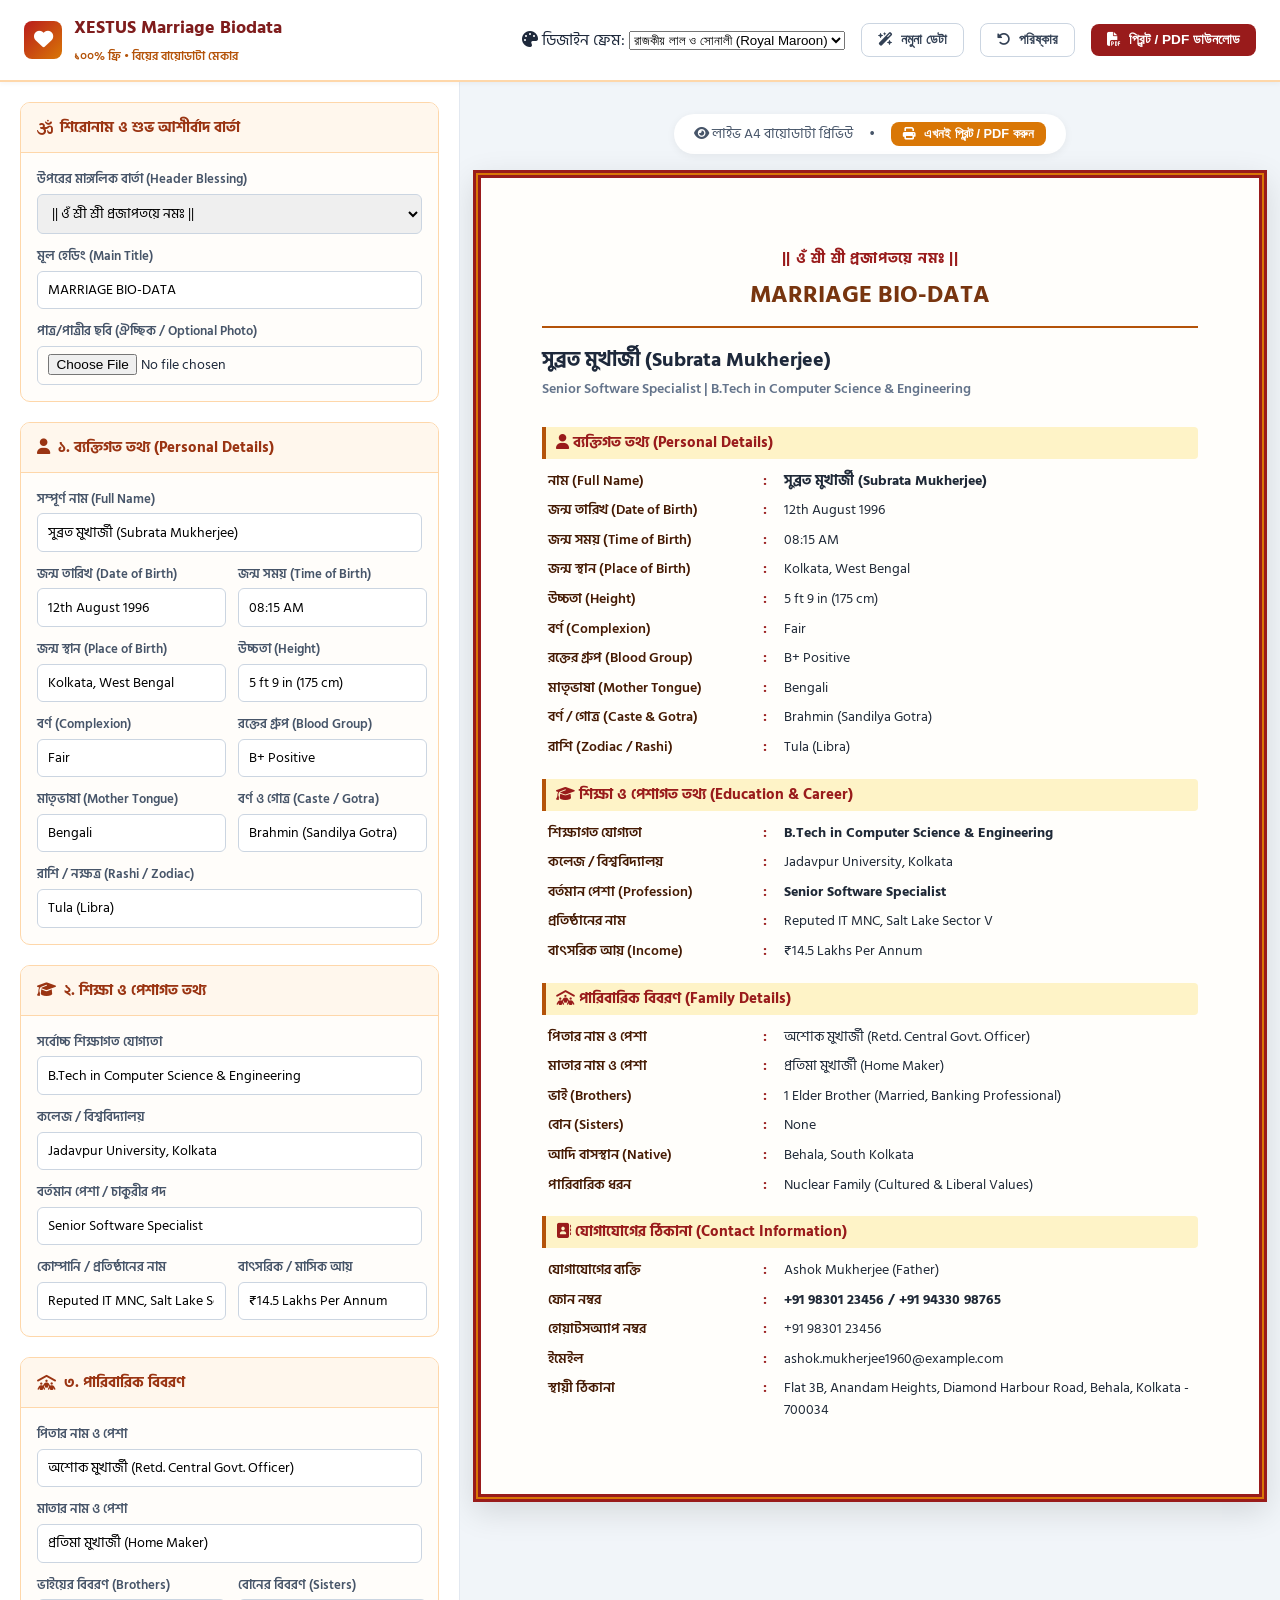
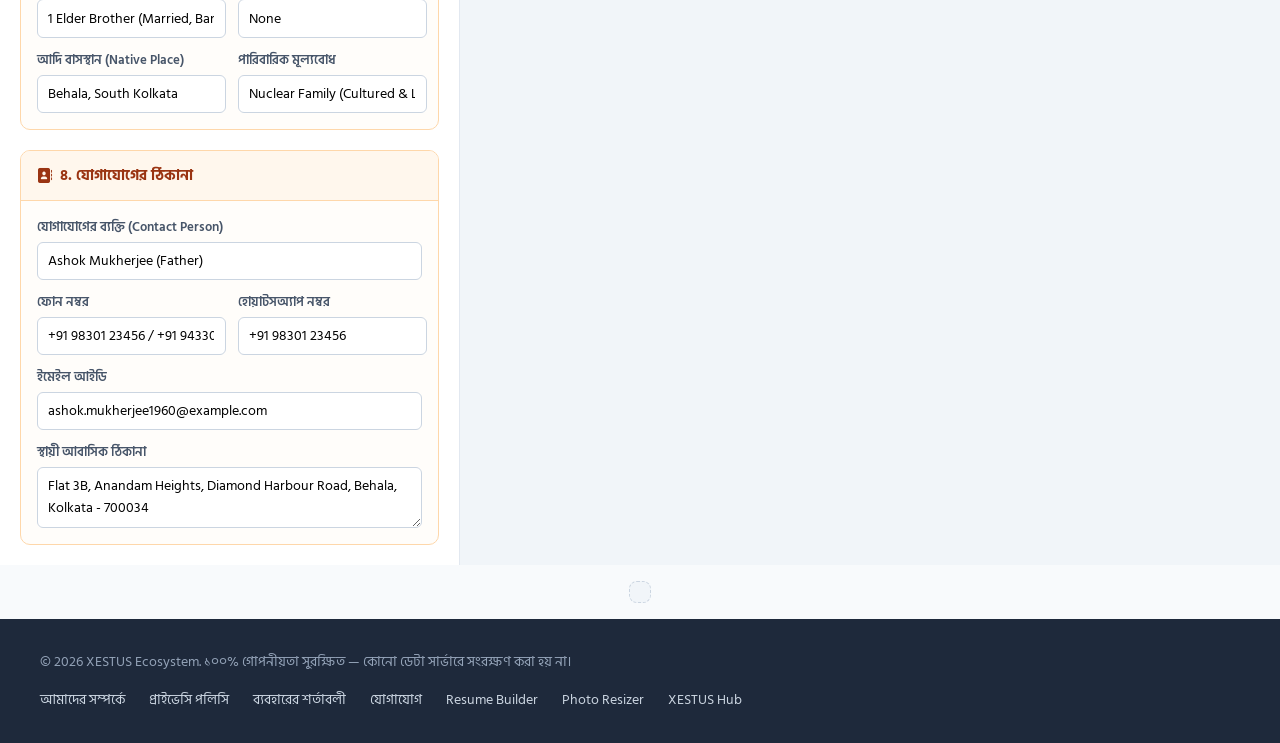
==== index.html @ dac18f5a "feat: initial release of XESTUS Marriage Biodata Maker (biodata.xestus.in)" ====
<!DOCTYPE html>
<html lang="bn">
<head>
  <meta charset="UTF-8">
  <meta name="viewport" content="width=device-width, initial-scale=1.0">
  <title>Marriage Biodata Maker Online Free (বাংলা & English) | XESTUS</title>
  <meta name="description" content="বিয়ের জন্য সুন্দর বায়োডাটা তৈরি করুন অনলাইনে সম্পূর্ণ বিনামূল্যে। Free marriage biodata maker for Bengali, Hindu, Muslim matrimony with instant A4 PDF download.">
  <meta name="keywords" content="marriage biodata maker, bengali marriage biodata format, biyer biodata format pdf, shadi biodata online, wedding biodata free, xestus biodata">
  <link rel="canonical" href="https://biodata.xestus.in/">

  <meta property="og:title" content="Marriage Biodata Maker Online Free | XESTUS">
  <meta property="og:description" content="তৈরি করুন বিয়ের বায়োডাটা মাত্র ২ মিনিটে সম্পূর্ণ বিনামূল্যে। Instant A4 PDF Download.">
  <meta property="og:url" content="https://biodata.xestus.in/">
  <meta property="og:type" content="website">

  <!-- Google AdSense -->
  <script async src="https://pagead2.googlesyndication.com/pagead/js/adsbygoogle.js?client=ca-pub-1489572262543869" crossorigin="anonymous"></script>

  <!-- Google Fonts & FontAwesome -->
  <link rel="preconnect" href="https://fonts.googleapis.com">
  <link rel="preconnect" href="https://fonts.gstatic.com" crossorigin>
  <link href="https://fonts.googleapis.com/css2?family=Hind+Siliguri:wght@400;500;600;700&family=Inter:wght@400;600;700&display=swap" rel="stylesheet">
  <link rel="stylesheet" href="https://cdnjs.cloudflare.com/ajax/libs/font-awesome/6.5.1/css/all.min.css">
  
  <link rel="stylesheet" href="styles.css">

  <script type="application/ld+json">
  {
    "@context": "https://schema.org",
    "@type": "WebApplication",
    "name": "XESTUS Marriage Biodata Maker",
    "url": "https://biodata.xestus.in/",
    "description": "Free online marriage biodata creator for matrimony proposals with A4 PDF export.",
    "applicationCategory": "LifestyleApplication",
    "operatingSystem": "All",
    "offers": {
      "@type": "Offer",
      "price": "0",
      "priceCurrency": "INR"
    }
  }
  </script>
</head>
<body>

  <!-- Top App Navigation -->
  <header class="app-header">
    <a href="https://biodata.xestus.in/" class="brand">
      <div class="brand-icon"><i class="fa-solid fa-heart"></i></div>
      <div class="brand-text">
        <h1>XESTUS Marriage Biodata</h1>
        <span>১০০% ফ্রি • বিয়ের বায়োডাটা মেকার</span>
      </div>
    </a>

    <div class="header-controls">
      <div class="control-group">
        <label for="themeSelect"><i class="fa-solid fa-palette"></i> ডিজাইন ফ্রেম:</label>
        <select id="themeSelect">
          <option value="theme-royal">রাজকীয় লাল ও সোনালী (Royal Maroon)</option>
          <option value="theme-floral">মার্জিত সবুজ ও পাতা (Floral Emerald)</option>
        </select>
      </div>

      <button id="loadSampleBtn" class="btn btn-outline"><i class="fa-solid fa-wand-magic-sparkles"></i> নমুনা ডেটা</button>
      <button id="clearBtn" class="btn btn-outline"><i class="fa-solid fa-rotate-left"></i> পরিষ্কার</button>
      <button id="printBtn" class="btn btn-maroon"><i class="fa-solid fa-file-pdf"></i> প্রিন্ট / PDF ডাউনলোড</button>
    </div>
  </header>

  <!-- Workspace Container -->
  <div class="app-container">
    
    <!-- Left Editor Side -->
    <aside class="editor-panel">
      
      <!-- Heading & Blessings -->
      <div class="section-card">
        <div class="section-card-header"><i class="fa-solid fa-om"></i> শিরোনাম ও শুভ আশীর্বাদ বার্তা</div>
        <div class="section-card-body">
          <div class="form-group">
            <label>উপরের মাঙ্গলিক বার্তা (Header Blessing)</label>
            <select id="blessingSelect">
              <option value="|| ওঁ শ্রী শ্রী প্রজাপতয়ে নমঃ ||">|| ওঁ শ্রী শ্রী প্রজাপতয়ে নমঃ ||</option>
              <option value="|| শ্রী শ্রী গণেশায় নমঃ ||">|| শ্রী শ্রী গণেশায় নমঃ ||</option>
              <option value="|| বিসমিল্লাহির রাহমানির রাহিম ||">|| বিসমিল্লাহির রাহমানির রাহিম ||</option>
              <option value="|| শুভ বিবাহ ||">|| শুভ বিবাহ ||</option>
              <option value="MARRIAGE BIO-DATA">MARRIAGE BIO-DATA (Neutral)</option>
            </select>
          </div>
          <div class="form-group">
            <label>মূল হেডিং (Main Title)</label>
            <input type="text" id="bio_titleText" value="MARRIAGE BIO-DATA">
          </div>
          <div class="form-group">
            <label>পাত্র/পাত্রীর ছবি (ঐচ্ছিক / Optional Photo)</label>
            <input type="file" id="bio_photo" accept="image/*">
          </div>
        </div>
      </div>

      <!-- Personal Info -->
      <div class="section-card">
        <div class="section-card-header"><i class="fa-solid fa-user"></i> ১. ব্যক্তিগত তথ্য (Personal Details)</div>
        <div class="section-card-body">
          <div class="form-group">
            <label>সম্পূর্ণ নাম (Full Name)</label>
            <input type="text" id="bio_name">
          </div>
          <div class="form-row">
            <div class="form-group">
              <label>জন্ম তারিখ (Date of Birth)</label>
              <input type="text" id="bio_dob">
            </div>
            <div class="form-group">
              <label>জন্ম সময় (Time of Birth)</label>
              <input type="text" id="bio_tob">
            </div>
          </div>
          <div class="form-row">
            <div class="form-group">
              <label>জন্ম স্থান (Place of Birth)</label>
              <input type="text" id="bio_pob">
            </div>
            <div class="form-group">
              <label>উচ্চতা (Height)</label>
              <input type="text" id="bio_height">
            </div>
          </div>
          <div class="form-row">
            <div class="form-group">
              <label>বর্ণ (Complexion)</label>
              <input type="text" id="bio_complexion">
            </div>
            <div class="form-group">
              <label>রক্তের গ্রুপ (Blood Group)</label>
              <input type="text" id="bio_bloodGroup">
            </div>
          </div>
          <div class="form-row">
            <div class="form-group">
              <label>মাতৃভাষা (Mother Tongue)</label>
              <input type="text" id="bio_motherTongue">
            </div>
            <div class="form-group">
              <label>বর্ণ ও গোত্র (Caste / Gotra)</label>
              <input type="text" id="bio_caste">
            </div>
          </div>
          <div class="form-group">
            <label>রাশি / নক্ষত্র (Rashi / Zodiac)</label>
            <input type="text" id="bio_rashi">
          </div>
        </div>
      </div>

      <!-- Education & Career -->
      <div class="section-card">
        <div class="section-card-header"><i class="fa-solid fa-graduation-cap"></i> ২. শিক্ষা ও পেশাগত তথ্য</div>
        <div class="section-card-body">
          <div class="form-group">
            <label>সর্বোচ্চ শিক্ষাগত যোগ্যতা</label>
            <input type="text" id="bio_qualification">
          </div>
          <div class="form-group">
            <label>কলেজ / বিশ্ববিদ্যালয়</label>
            <input type="text" id="bio_university">
          </div>
          <div class="form-group">
            <label>বর্তমান পেশা / চাকুরীর পদ</label>
            <input type="text" id="bio_occupation">
          </div>
          <div class="form-row">
            <div class="form-group">
              <label>কোম্পানি / প্রতিষ্ঠানের নাম</label>
              <input type="text" id="bio_companyName">
            </div>
            <div class="form-group">
              <label>বাৎসরিক / মাসিক আয়</label>
              <input type="text" id="bio_income">
            </div>
          </div>
        </div>
      </div>

      <!-- Family Info -->
      <div class="section-card">
        <div class="section-card-header"><i class="fa-solid fa-people-roof"></i> ৩. পারিবারিক বিবরণ</div>
        <div class="section-card-body">
          <div class="form-group">
            <label>পিতার নাম ও পেশা</label>
            <input type="text" id="bio_fatherName">
          </div>
          <div class="form-group">
            <label>মাতার নাম ও পেশা</label>
            <input type="text" id="bio_motherName">
          </div>
          <div class="form-row">
            <div class="form-group">
              <label>ভাইয়ের বিবরণ (Brothers)</label>
              <input type="text" id="bio_brother">
            </div>
            <div class="form-group">
              <label>বোনের বিবরণ (Sisters)</label>
              <input type="text" id="bio_sister">
            </div>
          </div>
          <div class="form-row">
            <div class="form-group">
              <label>আদি বাসস্থান (Native Place)</label>
              <input type="text" id="bio_nativePlace">
            </div>
            <div class="form-group">
              <label>পারিবারিক মূল্যবোধ</label>
              <input type="text" id="bio_familyType">
            </div>
          </div>
        </div>
      </div>

      <!-- Contact Info -->
      <div class="section-card">
        <div class="section-card-header"><i class="fa-solid fa-address-book"></i> ৪. যোগাযোগের ঠিকানা</div>
        <div class="section-card-body">
          <div class="form-group">
            <label>যোগাযোগের ব্যক্তি (Contact Person)</label>
            <input type="text" id="bio_contactPerson">
          </div>
          <div class="form-row">
            <div class="form-group">
              <label>ফোন নম্বর</label>
              <input type="text" id="bio_phone">
            </div>
            <div class="form-group">
              <label>হোয়াটসঅ্যাপ নম্বর</label>
              <input type="text" id="bio_whatsapp">
            </div>
          </div>
          <div class="form-group">
            <label>ইমেইল আইডি</label>
            <input type="email" id="bio_email">
          </div>
          <div class="form-group">
            <label>স্থায়ী আবাসিক ঠিকানা</label>
            <textarea id="bio_address" rows="2"></textarea>
          </div>
        </div>
      </div>

    </aside>

    <!-- Right Live Canvas Preview -->
    <main class="preview-panel">
      <div class="preview-toolbar">
        <span><i class="fa-solid fa-eye"></i> লাইভ A4 বায়োডাটা প্রিভিউ</span>
        <span>•</span>
        <button onclick="window.print()" class="btn btn-gold" style="padding: 0.25rem 0.75rem; font-size: 0.8rem;">
          <i class="fa-solid fa-print"></i> এখনই প্রিন্ট / PDF করুন
        </button>
      </div>

      <div id="biodataPaper" class="biodata-paper theme-royal"></div>
    </main>

  </div>

  <!-- Ad Slot -->
  <div class="ad-slot">
    <ins class="adsbygoogle"
         style="display:block"
         data-ad-client="ca-pub-1489572262543869"
         data-ad-slot="auto"
         data-ad-format="auto"
         data-full-width-responsive="true"></ins>
    <script>(adsbygoogle = window.adsbygoogle || []).push({});</script>
  </div>

  <!-- Footer -->
  <footer class="app-footer">
    <div class="footer-inner">
      <div>
        <p>&copy; 2026 XESTUS Ecosystem. ১০০% গোপনীয়তা সুরক্ষিত — কোনো ডেটা সার্ভারে সংরক্ষণ করা হয় না।</p>
      </div>
      <div class="footer-links">
        <a href="about.html">আমাদের সম্পর্কে</a>
        <a href="privacy.html">প্রাইভেসি পলিসি</a>
        <a href="terms.html">ব্যবহারের শর্তাবলী</a>
        <a href="contact.html">যোগাযোগ</a>
        <a href="https://resume.xestus.in/" target="_blank">Resume Builder</a>
        <a href="https://resizer.xestus.in/" target="_blank">Photo Resizer</a>
        <a href="https://xestus.in/" target="_blank">XESTUS Hub</a>
      </div>
    </div>
  </footer>

  <script src="app.js"></script>
</body>
</html>
---- styles.css ----
/* XESTUS Marriage Biodata Maker Stylesheet */
:root {
  --primary: #991b1b;
  --primary-gold: #b45309;
  --bg-sand: #fefcf6;
  --card-bg: #ffffff;
  --text-dark: #1f2937;
  --border-gold: #f59e0b;
}

* {
  box-sizing: border-box;
  margin: 0;
  padding: 0;
}

body {
  font-family: 'Hind Siliguri', 'Inter', -apple-system, sans-serif;
  background-color: #f8fafc;
  color: #1e293b;
  min-height: 100vh;
  display: flex;
  flex-direction: column;
}

/* Header */
.app-header {
  background: #ffffff;
  border-bottom: 2px solid #fed7aa;
  padding: 0.75rem 1.5rem;
  display: flex;
  align-items: center;
  justify-content: space-between;
  position: sticky;
  top: 0;
  z-index: 50;
  box-shadow: 0 2px 5px rgba(0,0,0,0.04);
}

.brand {
  display: flex;
  align-items: center;
  gap: 0.75rem;
  text-decoration: none;
  color: #7f1d1d;
}

.brand-icon {
  width: 38px;
  height: 38px;
  background: linear-gradient(135deg, #b91c1c, #d97706);
  color: white;
  border-radius: 8px;
  display: flex;
  align-items: center;
  justify-content: center;
  font-size: 1.2rem;
}

.brand-text h1 {
  font-size: 1.15rem;
  font-weight: 700;
}

.brand-text span {
  font-size: 0.75rem;
  color: #b45309;
  font-weight: 600;
}

.header-controls {
  display: flex;
  align-items: center;
  gap: 1rem;
  flex-wrap: wrap;
}

.btn {
  display: inline-flex;
  align-items: center;
  gap: 0.5rem;
  padding: 0.5rem 1rem;
  font-size: 0.85rem;
  font-weight: 600;
  border-radius: 8px;
  border: none;
  cursor: pointer;
  transition: all 0.2s ease;
  text-decoration: none;
}

.btn-maroon {
  background: #991b1b;
  color: white;
}

.btn-maroon:hover {
  background: #7f1d1d;
  box-shadow: 0 4px 12px rgba(153, 27, 27, 0.3);
}

.btn-gold {
  background: #d97706;
  color: white;
}

.btn-gold:hover {
  background: #b45309;
  box-shadow: 0 4px 12px rgba(217, 119, 6, 0.3);
}

.btn-outline {
  background: white;
  border: 1px solid #cbd5e1;
  color: #334155;
}

.btn-outline:hover {
  background: #f1f5f9;
}

/* App Main Layout */
.app-container {
  display: grid;
  grid-template-columns: 460px 1fr;
  flex: 1;
  overflow: hidden;
  height: calc(100vh - 65px);
}

@media (max-width: 1024px) {
  .app-container {
    grid-template-columns: 1fr;
    height: auto;
    overflow: visible;
  }
}

/* Editor Panel */
.editor-panel {
  background: #ffffff;
  border-right: 1px solid #e2e8f0;
  overflow-y: auto;
  padding: 1.25rem;
  display: flex;
  flex-direction: column;
  gap: 1.25rem;
}

.section-card {
  border: 1px solid #fed7aa;
  border-radius: 10px;
  background: #fffdfa;
  overflow: hidden;
}

.section-card-header {
  background: #fff7ed;
  border-bottom: 1px solid #fed7aa;
  padding: 0.75rem 1rem;
  font-weight: 700;
  color: #9a3412;
  font-size: 0.95rem;
  display: flex;
  align-items: center;
  gap: 0.5rem;
}

.section-card-body {
  padding: 1rem;
  display: flex;
  flex-direction: column;
  gap: 0.75rem;
}

.form-group {
  display: flex;
  flex-direction: column;
  gap: 0.3rem;
}

.form-group label {
  font-size: 0.8rem;
  font-weight: 600;
  color: #475569;
}

.form-group input, .form-group select, .form-group textarea {
  padding: 0.45rem 0.65rem;
  border: 1px solid #cbd5e1;
  border-radius: 6px;
  font-family: inherit;
  font-size: 0.85rem;
}

.form-group input:focus, .form-group select:focus, .form-group textarea:focus {
  outline: none;
  border-color: #d97706;
  box-shadow: 0 0 0 3px rgba(217, 119, 6, 0.15);
}

.form-row {
  display: grid;
  grid-template-columns: 1fr 1fr;
  gap: 0.75rem;
}

/* Preview Canvas */
.preview-panel {
  background: #f1f5f9;
  overflow-y: auto;
  padding: 2rem;
  display: flex;
  flex-direction: column;
  align-items: center;
  gap: 1rem;
}

.preview-toolbar {
  background: white;
  padding: 0.5rem 1.25rem;
  border-radius: 30px;
  box-shadow: 0 2px 8px rgba(0,0,0,0.06);
  display: flex;
  align-items: center;
  gap: 1rem;
  font-size: 0.85rem;
  color: #475569;
}

/* A4 Sheet */
.biodata-paper {
  width: 210mm;
  min-height: 297mm;
  background: #ffffff;
  box-shadow: 0 10px 30px rgba(0,0,0,0.12);
  position: relative;
  box-sizing: border-box;
  padding: 18mm 16mm;
  display: flex;
  flex-direction: column;
}

/* Theme 1: Traditional Royal (বাঙালী / ভারতীয় রাজকীয় ফ্রেম) */
.theme-royal {
  border: 8px double #991b1b;
  outline: 2px solid #d97706;
  outline-offset: -5px;
  background: #fffefb;
}

.theme-royal .biodata-header {
  text-align: center;
  border-bottom: 2px solid #b45309;
  padding-bottom: 12px;
  margin-bottom: 16px;
}

.theme-royal .blessing-symbol {
  font-size: 26px;
  color: #991b1b;
  margin-bottom: 2px;
}

.theme-royal .blessing-text {
  font-size: 15px;
  font-weight: 700;
  color: #991b1b;
  letter-spacing: 0.05em;
}

.theme-royal .main-title {
  font-size: 24px;
  font-weight: 800;
  color: #78350f;
  margin-top: 4px;
  text-transform: uppercase;
}

.theme-royal .biodata-body {
  display: grid;
  grid-template-columns: 1fr;
  gap: 16px;
  font-size: 13.5px;
  line-height: 1.6;
}

.theme-royal .profile-banner {
  display: flex;
  align-items: center;
  justify-content: space-between;
  gap: 20px;
  margin-bottom: 10px;
}

.theme-royal .biodata-photo {
  width: 110px;
  height: 130px;
  border: 3px solid #b45309;
  border-radius: 8px;
  object-fit: cover;
  box-shadow: 0 4px 10px rgba(0,0,0,0.15);
}

.theme-royal .section-title {
  font-size: 15px;
  font-weight: 700;
  color: #991b1b;
  background: #fef3c7;
  padding: 4px 10px;
  border-left: 4px solid #b45309;
  border-radius: 0 4px 4px 0;
  margin-bottom: 8px;
}

.theme-royal .detail-table {
  width: 100%;
  border-collapse: collapse;
}

.theme-royal .detail-table td {
  padding: 4px 6px;
  vertical-align: top;
}

.theme-royal .detail-table td.label-col {
  width: 32%;
  font-weight: 600;
  color: #451a03;
}

.theme-royal .detail-table td.colon-col {
  width: 4%;
  text-align: center;
  font-weight: 700;
  color: #991b1b;
}

.theme-royal .detail-table td.value-col {
  width: 64%;
  color: #1f2937;
}

/* Theme 2: Floral Elegant */
.theme-floral {
  border: 5px solid #047857;
  outline: 1px solid #10b981;
  outline-offset: -3px;
  background: #ffffff;
}

.theme-floral .biodata-header {
  text-align: center;
  border-bottom: 2px solid #059669;
  padding-bottom: 12px;
  margin-bottom: 16px;
}

.theme-floral .blessing-text {
  font-size: 15px;
  font-weight: 700;
  color: #047857;
}

.theme-floral .main-title {
  font-size: 24px;
  font-weight: 800;
  color: #065f46;
}

.theme-floral .section-title {
  font-size: 15px;
  font-weight: 700;
  color: #047857;
  background: #ecfdf5;
  padding: 4px 10px;
  border-left: 4px solid #059669;
  margin-bottom: 8px;
}

.theme-floral .detail-table td.label-col {
  width: 32%;
  font-weight: 600;
  color: #064e3b;
}

/* Ad Slot */
.ad-slot {
  max-width: 970px;
  margin: 1rem auto;
  text-align: center;
  background: #f1f5f9;
  border: 1px dashed #cbd5e1;
  border-radius: 8px;
  padding: 10px;
}

/* Footer */
.app-footer {
  background: #1e293b;
  color: #94a3b8;
  padding: 2rem 1.5rem;
  font-size: 0.85rem;
  margin-top: auto;
}

.footer-inner {
  max-width: 1200px;
  margin: 0 auto;
  display: flex;
  justify-content: space-between;
  align-items: center;
  flex-wrap: wrap;
  gap: 1rem;
}

.footer-links {
  display: flex;
  gap: 1.5rem;
  flex-wrap: wrap;
}

.footer-links a {
  color: #cbd5e1;
  text-decoration: none;
}

.footer-links a:hover {
  color: #f59e0b;
}

/* Print CSS */
@media print {
  @page {
    size: A4 portrait;
    margin: 0;
  }

  body, html {
    background: white !important;
    margin: 0 !important;
    padding: 0 !important;
    width: 210mm !important;
    height: 297mm !important;
    -webkit-print-color-adjust: exact !important;
    print-color-adjust: exact !important;
  }

  .app-header,
  .editor-panel,
  .preview-toolbar,
  .ad-slot,
  .app-footer {
    display: none !important;
  }

  .app-container {
    display: block !important;
    height: auto !important;
    padding: 0 !important;
    margin: 0 !important;
  }

  .preview-panel {
    background: white !important;
    padding: 0 !important;
    margin: 0 !important;
  }

  .biodata-paper {
    width: 210mm !important;
    min-height: 297mm !important;
    box-shadow: none !important;
    margin: 0 !important;
  }
}
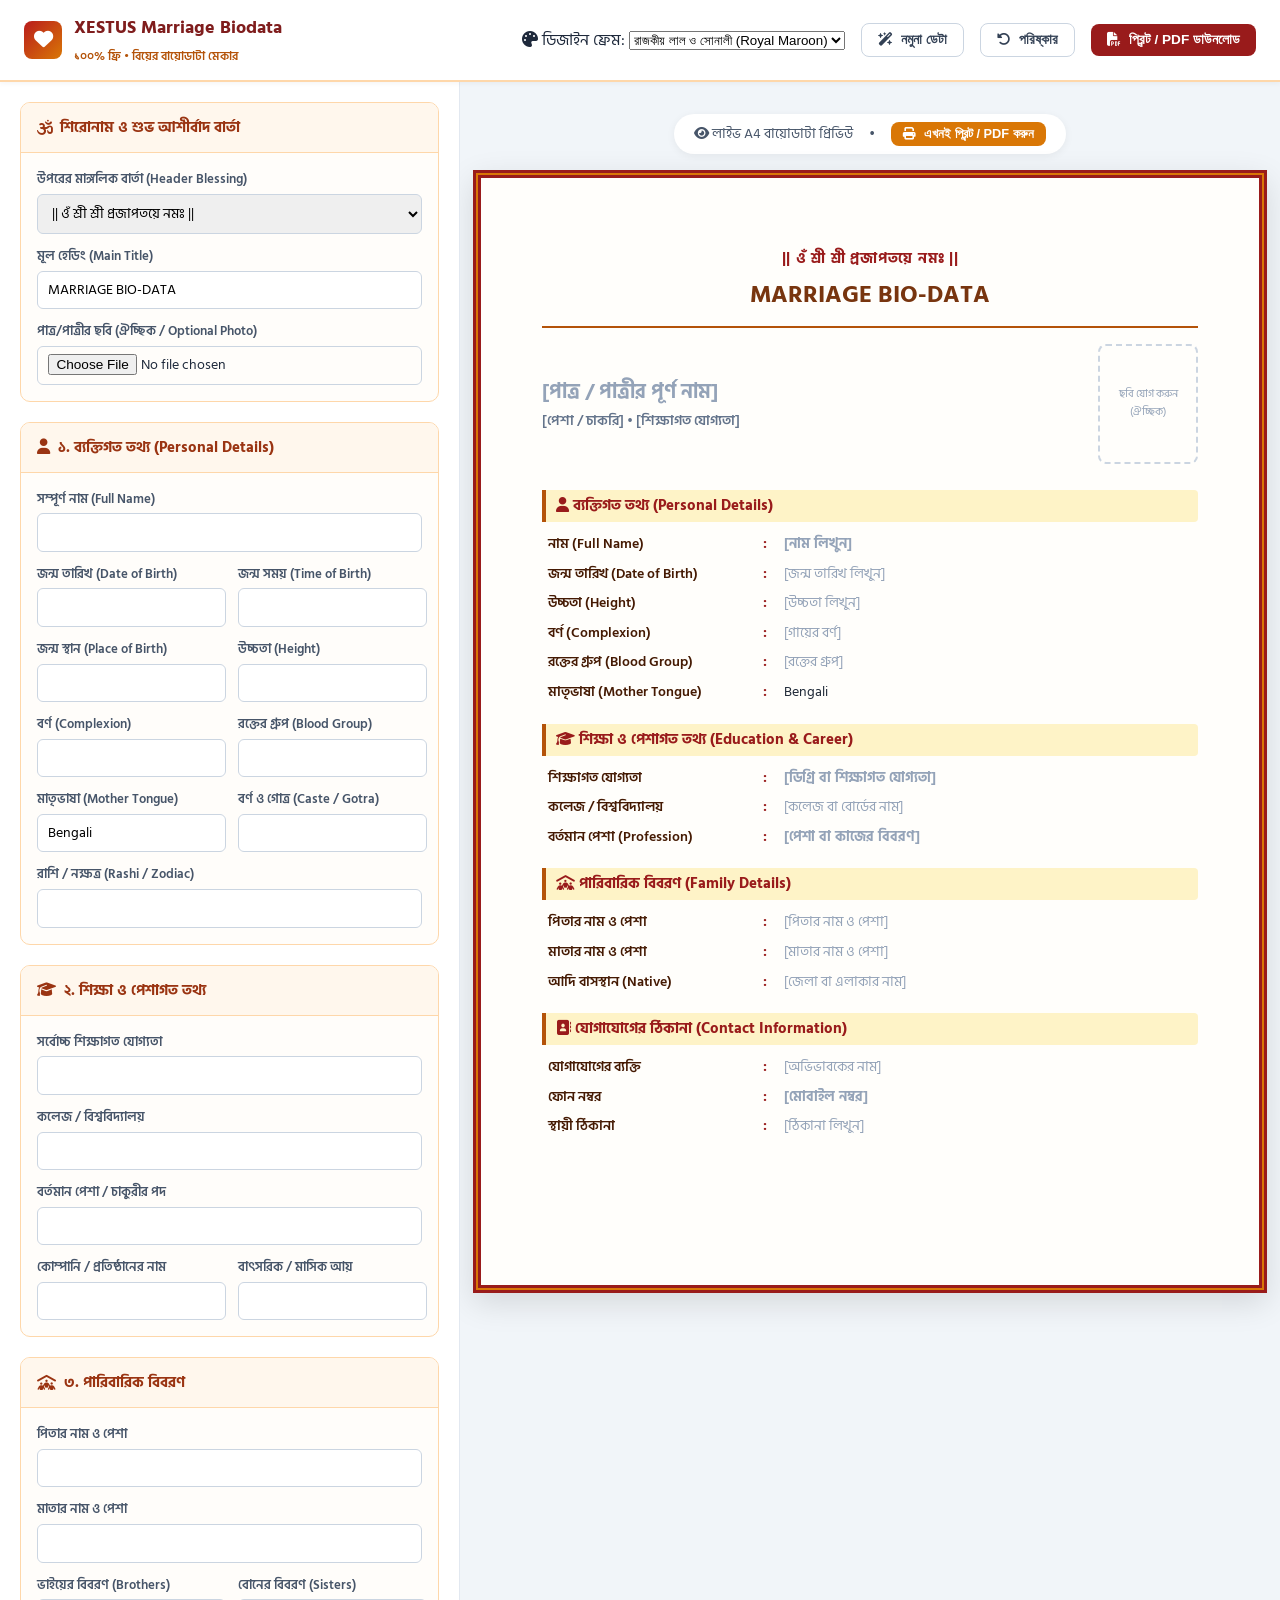
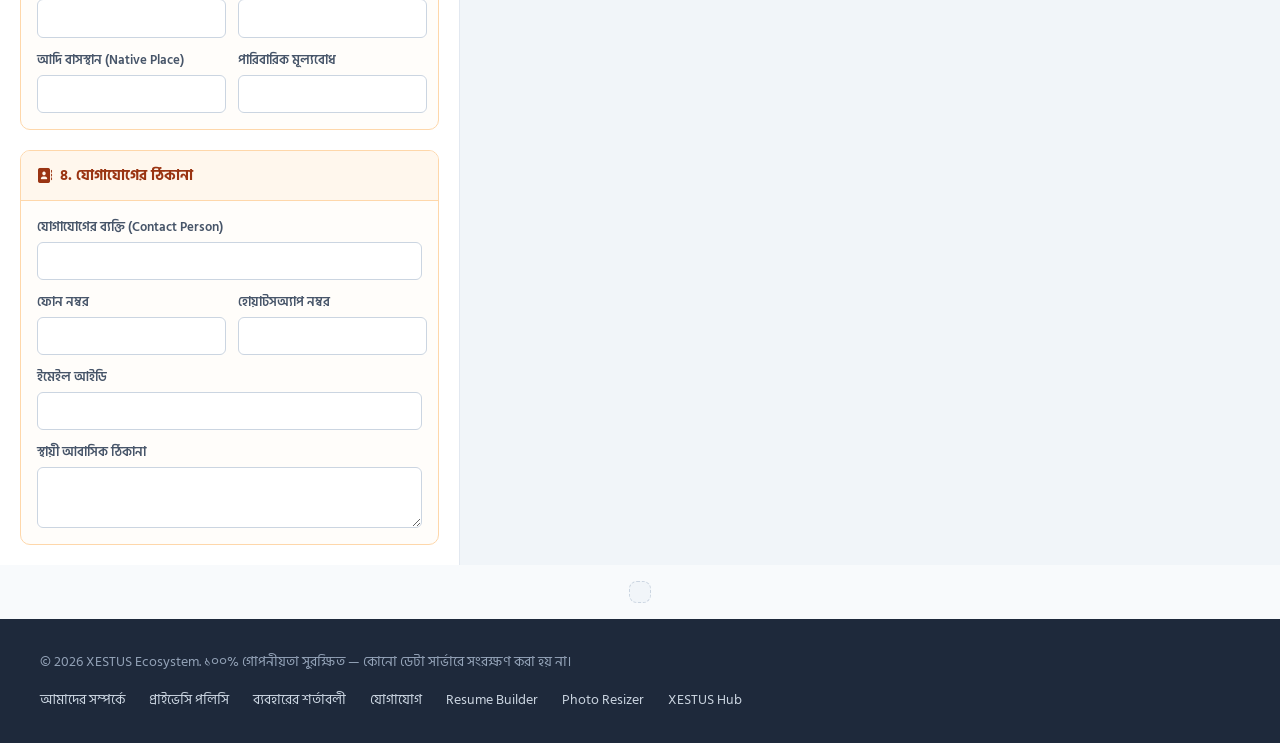
==== commit c74ba207: "feat: add professional branded vector SVG logo and browser favicon" ====
--- a/index.html
+++ b/index.html
@@ -1,6 +1,8 @@
 <!DOCTYPE html>
 <html lang="bn">
 <head>
+  <link rel="icon" type="image/svg+xml" href="favicon.svg">
+  <link rel="alternate icon" href="favicon.svg">
   <meta charset="UTF-8">
   <meta name="viewport" content="width=device-width, initial-scale=1.0">
   <title>Marriage Biodata Maker Online Free (বাংলা & English) | XESTUS</title>
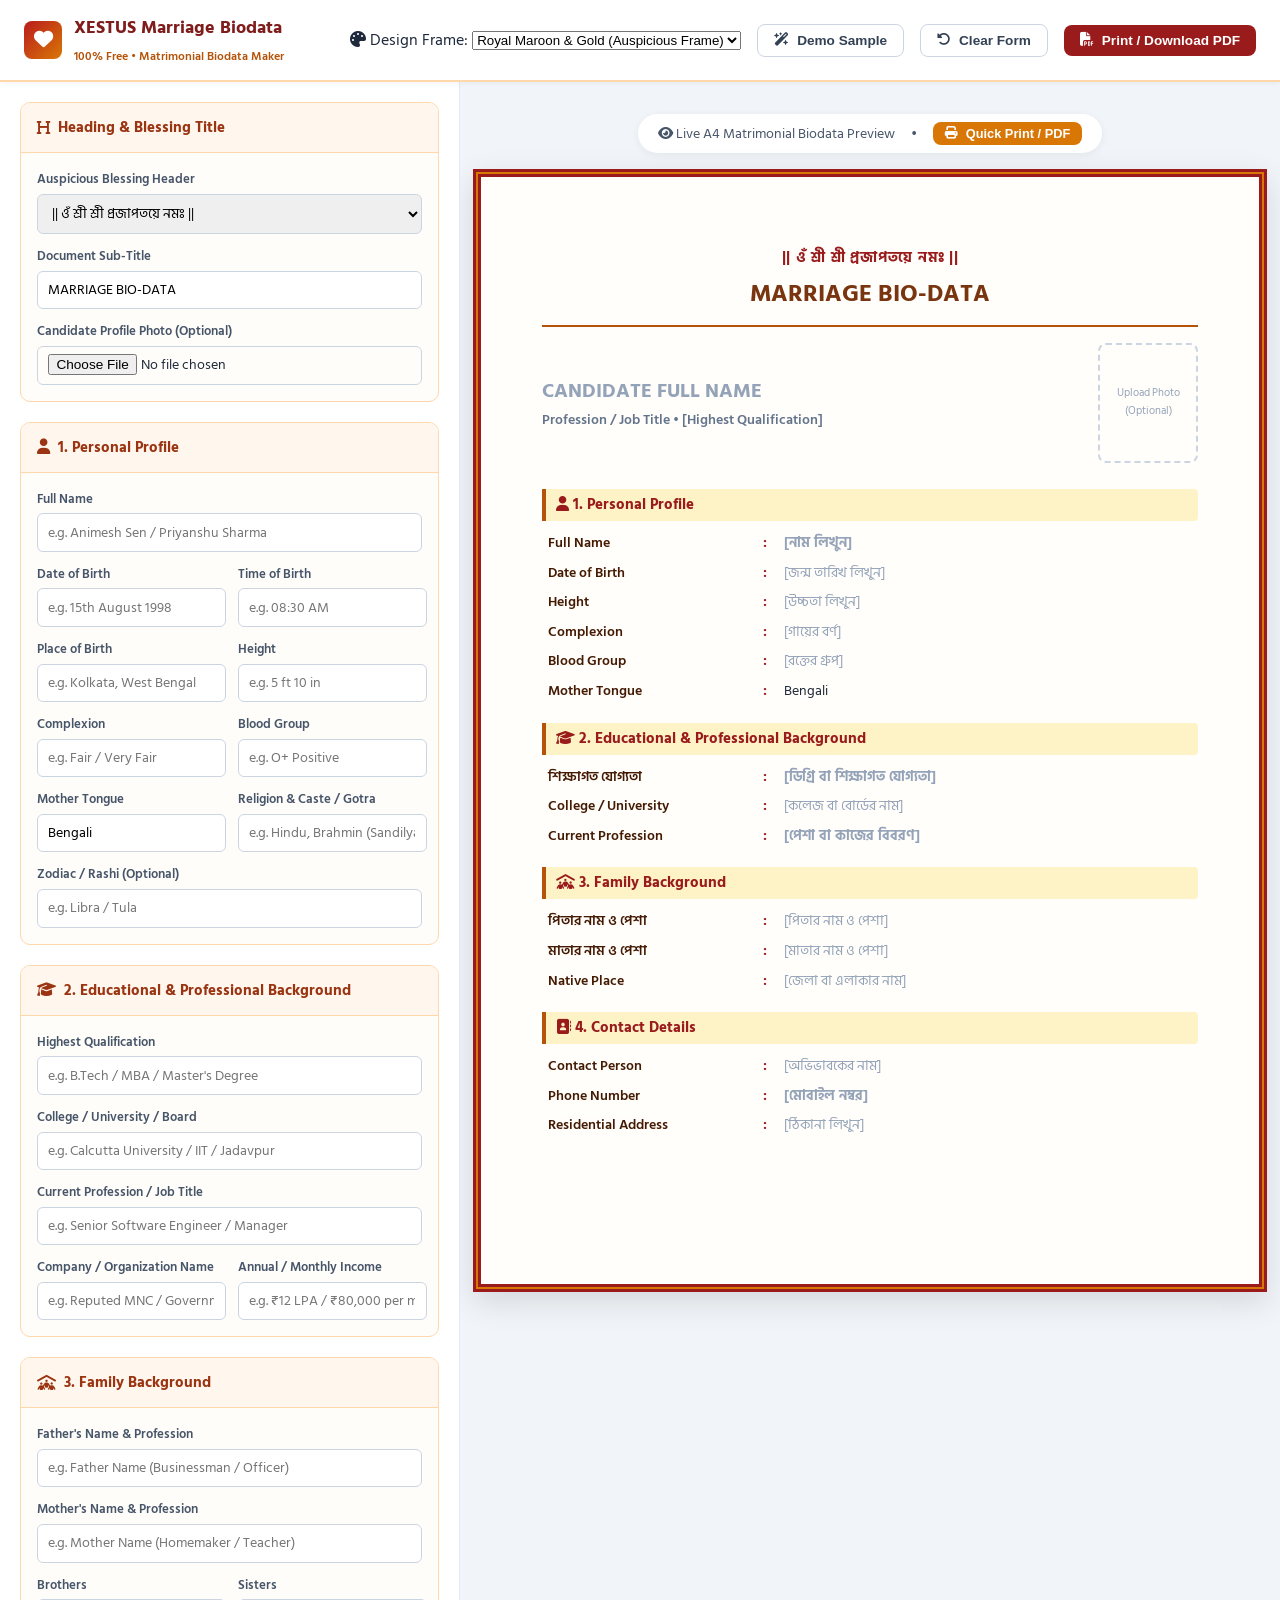
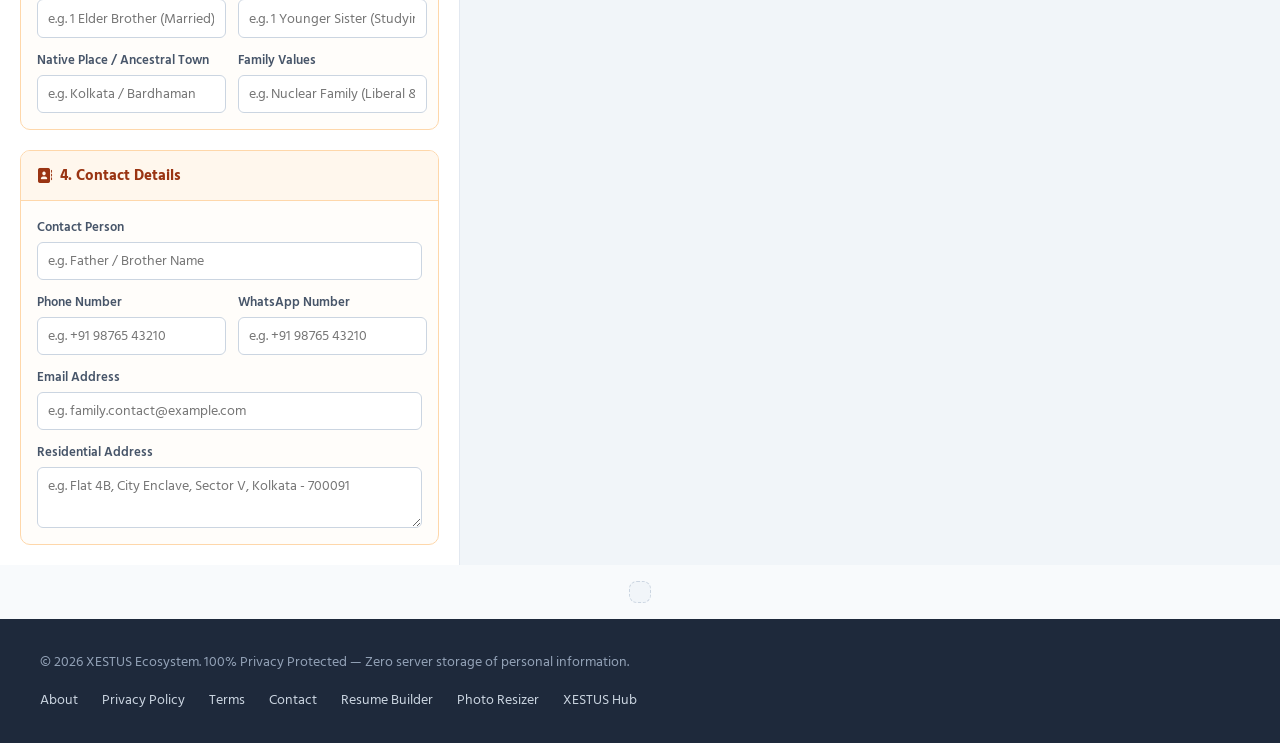
==== commit 4083949f: "feat: set English as the default primary language with 1-click universal translation" ====
--- a/index.html
+++ b/index.html
@@ -1,17 +1,20 @@
 <!DOCTYPE html>
-<html lang="bn">
+<html lang="en">
 <head>
   <link rel="icon" type="image/svg+xml" href="favicon.svg">
   <link rel="alternate icon" href="favicon.svg">
   <meta charset="UTF-8">
   <meta name="viewport" content="width=device-width, initial-scale=1.0">
-  <title>Marriage Biodata Maker Online Free (বাংলা & English) | XESTUS</title>
-  <meta name="description" content="বিয়ের জন্য সুন্দর বায়োডাটা তৈরি করুন অনলাইনে সম্পূর্ণ বিনামূল্যে। Free marriage biodata maker for Bengali, Hindu, Muslim matrimony with instant A4 PDF download.">
-  <meta name="keywords" content="marriage biodata maker, bengali marriage biodata format, biyer biodata format pdf, shadi biodata online, wedding biodata free, xestus biodata">
+  <meta name="theme-color" content="#7f1d1d">
+  <link rel="alternate" hreflang="x-default" href="https://biodata.xestus.in/">
+  <link rel="alternate" hreflang="en" href="https://biodata.xestus.in/">
+  <title>Marriage Biodata Maker Online Free | XESTUS</title>
+  <meta name="description" content="Create elegant matrimonial biodata online for wedding proposals. 100% free with Royal &amp; Floral frames, photo support, and instant A4 PDF download.">
+  <meta name="keywords" content="marriage biodata maker, wedding biodata maker, matrimonial cv format, shadi biodata online, biodata format pdf, xestus biodata">
   <link rel="canonical" href="https://biodata.xestus.in/">
 
   <meta property="og:title" content="Marriage Biodata Maker Online Free | XESTUS">
-  <meta property="og:description" content="তৈরি করুন বিয়ের বায়োডাটা মাত্র ২ মিনিটে সম্পূর্ণ বিনামূল্যে। Instant A4 PDF Download.">
+  <meta property="og:description" content="Create beautiful marriage biodata in 2 minutes completely free. Instant A4 PDF download.">
   <meta property="og:url" content="https://biodata.xestus.in/">
   <meta property="og:type" content="website">
 
@@ -21,7 +24,7 @@
   <!-- Google Fonts & FontAwesome -->
   <link rel="preconnect" href="https://fonts.googleapis.com">
   <link rel="preconnect" href="https://fonts.gstatic.com" crossorigin>
-  <link href="https://fonts.googleapis.com/css2?family=Hind+Siliguri:wght@400;500;600;700&family=Inter:wght@400;600;700&display=swap" rel="stylesheet">
+  <link href="https://fonts.googleapis.com/css2?family=Inter:wght@400;500;600;700&family=Hind+Siliguri:wght@400;600;700&display=swap" rel="stylesheet">
   <link rel="stylesheet" href="https://cdnjs.cloudflare.com/ajax/libs/font-awesome/6.5.1/css/all.min.css">
   
   <link rel="stylesheet" href="styles.css">
@@ -38,7 +41,7 @@
     "offers": {
       "@type": "Offer",
       "price": "0",
-      "priceCurrency": "INR"
+      "priceCurrency": "USD"
     }
   }
   </script>
@@ -51,22 +54,24 @@
       <div class="brand-icon"><i class="fa-solid fa-heart"></i></div>
       <div class="brand-text">
         <h1>XESTUS Marriage Biodata</h1>
-        <span>১০০% ফ্রি • বিয়ের বায়োডাটা মেকার</span>
+        <span>100% Free • Matrimonial Biodata Maker</span>
       </div>
     </a>
 
     <div class="header-controls">
+      <div id="google_translate_element" style="display: inline-block;"></div>
+
       <div class="control-group">
-        <label for="themeSelect"><i class="fa-solid fa-palette"></i> ডিজাইন ফ্রেম:</label>
+        <label for="themeSelect"><i class="fa-solid fa-palette"></i> Design Frame:</label>
         <select id="themeSelect">
-          <option value="theme-royal">রাজকীয় লাল ও সোনালী (Royal Maroon)</option>
-          <option value="theme-floral">মার্জিত সবুজ ও পাতা (Floral Emerald)</option>
+          <option value="theme-royal">Royal Maroon &amp; Gold (Auspicious Frame)</option>
+          <option value="theme-floral">Floral Emerald (Natural Minimal)</option>
         </select>
       </div>
 
-      <button id="loadSampleBtn" class="btn btn-outline"><i class="fa-solid fa-wand-magic-sparkles"></i> নমুনা ডেটা</button>
-      <button id="clearBtn" class="btn btn-outline"><i class="fa-solid fa-rotate-left"></i> পরিষ্কার</button>
-      <button id="printBtn" class="btn btn-maroon"><i class="fa-solid fa-file-pdf"></i> প্রিন্ট / PDF ডাউনলোড</button>
+      <button id="loadSampleBtn" class="btn btn-outline"><i class="fa-solid fa-wand-magic-sparkles"></i> Demo Sample</button>
+      <button id="clearBtn" class="btn btn-outline"><i class="fa-solid fa-rotate-left"></i> Clear Form</button>
+      <button id="printBtn" class="btn btn-maroon"><i class="fa-solid fa-file-pdf"></i> Print / Download PDF</button>
     </div>
   </header>
 
@@ -78,24 +83,24 @@
       
       <!-- Heading & Blessings -->
       <div class="section-card">
-        <div class="section-card-header"><i class="fa-solid fa-om"></i> শিরোনাম ও শুভ আশীর্বাদ বার্তা</div>
-        <div class="section-card-body">
-          <div class="form-group">
-            <label>উপরের মাঙ্গলিক বার্তা (Header Blessing)</label>
+        <div class="section-card-header"><i class="fa-solid fa-heading"></i> Heading &amp; Blessing Title</div>
+        <div class="section-card-body">
+          <div class="form-group">
+            <label>Auspicious Blessing Header</label>
             <select id="blessingSelect">
+              <option value="MARRIAGE BIO-DATA">MARRIAGE BIO-DATA (Universal Neutral)</option>
+              <option value="|| Om Shri Ganeshay Namah ||">|| Om Shri Ganeshay Namah ||</option>
+              <option value="|| Bismillah-ir-Rahman-ir-Rahim ||">|| Bismillah-ir-Rahman-ir-Rahim ||</option>
               <option value="|| ওঁ শ্রী শ্রী প্রজাপতয়ে নমঃ ||">|| ওঁ শ্রী শ্রী প্রজাপতয়ে নমঃ ||</option>
-              <option value="|| শ্রী শ্রী গণেশায় নমঃ ||">|| শ্রী শ্রী গণেশায় নমঃ ||</option>
-              <option value="|| বিসমিল্লাহির রাহমানির রাহিম ||">|| বিসমিল্লাহির রাহমানির রাহিম ||</option>
-              <option value="|| শুভ বিবাহ ||">|| শুভ বিবাহ ||</option>
-              <option value="MARRIAGE BIO-DATA">MARRIAGE BIO-DATA (Neutral)</option>
+              <option value="WEDDING BIO-DATA">WEDDING BIO-DATA</option>
             </select>
           </div>
           <div class="form-group">
-            <label>মূল হেডিং (Main Title)</label>
+            <label>Document Sub-Title</label>
             <input type="text" id="bio_titleText" value="MARRIAGE BIO-DATA">
           </div>
           <div class="form-group">
-            <label>পাত্র/পাত্রীর ছবি (ঐচ্ছিক / Optional Photo)</label>
+            <label>Candidate Profile Photo (Optional)</label>
             <input type="file" id="bio_photo" accept="image/*">
           </div>
         </div>
@@ -103,83 +108,83 @@
 
       <!-- Personal Info -->
       <div class="section-card">
-        <div class="section-card-header"><i class="fa-solid fa-user"></i> ১. ব্যক্তিগত তথ্য (Personal Details)</div>
-        <div class="section-card-body">
-          <div class="form-group">
-            <label>সম্পূর্ণ নাম (Full Name)</label>
-            <input type="text" id="bio_name">
-          </div>
-          <div class="form-row">
-            <div class="form-group">
-              <label>জন্ম তারিখ (Date of Birth)</label>
-              <input type="text" id="bio_dob">
-            </div>
-            <div class="form-group">
-              <label>জন্ম সময় (Time of Birth)</label>
-              <input type="text" id="bio_tob">
-            </div>
-          </div>
-          <div class="form-row">
-            <div class="form-group">
-              <label>জন্ম স্থান (Place of Birth)</label>
-              <input type="text" id="bio_pob">
-            </div>
-            <div class="form-group">
-              <label>উচ্চতা (Height)</label>
-              <input type="text" id="bio_height">
-            </div>
-          </div>
-          <div class="form-row">
-            <div class="form-group">
-              <label>বর্ণ (Complexion)</label>
-              <input type="text" id="bio_complexion">
-            </div>
-            <div class="form-group">
-              <label>রক্তের গ্রুপ (Blood Group)</label>
-              <input type="text" id="bio_bloodGroup">
-            </div>
-          </div>
-          <div class="form-row">
-            <div class="form-group">
-              <label>মাতৃভাষা (Mother Tongue)</label>
-              <input type="text" id="bio_motherTongue">
-            </div>
-            <div class="form-group">
-              <label>বর্ণ ও গোত্র (Caste / Gotra)</label>
-              <input type="text" id="bio_caste">
-            </div>
-          </div>
-          <div class="form-group">
-            <label>রাশি / নক্ষত্র (Rashi / Zodiac)</label>
-            <input type="text" id="bio_rashi">
+        <div class="section-card-header"><i class="fa-solid fa-user"></i> 1. Personal Profile</div>
+        <div class="section-card-body">
+          <div class="form-group">
+            <label>Full Name</label>
+            <input type="text" id="bio_name" placeholder="e.g. Animesh Sen / Priyanshu Sharma">
+          </div>
+          <div class="form-row">
+            <div class="form-group">
+              <label>Date of Birth</label>
+              <input type="text" id="bio_dob" placeholder="e.g. 15th August 1998">
+            </div>
+            <div class="form-group">
+              <label>Time of Birth</label>
+              <input type="text" id="bio_tob" placeholder="e.g. 08:30 AM">
+            </div>
+          </div>
+          <div class="form-row">
+            <div class="form-group">
+              <label>Place of Birth</label>
+              <input type="text" id="bio_pob" placeholder="e.g. Kolkata, West Bengal">
+            </div>
+            <div class="form-group">
+              <label>Height</label>
+              <input type="text" id="bio_height" placeholder="e.g. 5 ft 10 in">
+            </div>
+          </div>
+          <div class="form-row">
+            <div class="form-group">
+              <label>Complexion</label>
+              <input type="text" id="bio_complexion" placeholder="e.g. Fair / Very Fair">
+            </div>
+            <div class="form-group">
+              <label>Blood Group</label>
+              <input type="text" id="bio_bloodGroup" placeholder="e.g. O+ Positive">
+            </div>
+          </div>
+          <div class="form-row">
+            <div class="form-group">
+              <label>Mother Tongue</label>
+              <input type="text" id="bio_motherTongue" placeholder="e.g. Bengali / Hindi / English">
+            </div>
+            <div class="form-group">
+              <label>Religion &amp; Caste / Gotra</label>
+              <input type="text" id="bio_caste" placeholder="e.g. Hindu, Brahmin (Sandilya Gotra)">
+            </div>
+          </div>
+          <div class="form-group">
+            <label>Zodiac / Rashi (Optional)</label>
+            <input type="text" id="bio_rashi" placeholder="e.g. Libra / Tula">
           </div>
         </div>
       </div>
 
       <!-- Education & Career -->
       <div class="section-card">
-        <div class="section-card-header"><i class="fa-solid fa-graduation-cap"></i> ২. শিক্ষা ও পেশাগত তথ্য</div>
-        <div class="section-card-body">
-          <div class="form-group">
-            <label>সর্বোচ্চ শিক্ষাগত যোগ্যতা</label>
-            <input type="text" id="bio_qualification">
-          </div>
-          <div class="form-group">
-            <label>কলেজ / বিশ্ববিদ্যালয়</label>
-            <input type="text" id="bio_university">
-          </div>
-          <div class="form-group">
-            <label>বর্তমান পেশা / চাকুরীর পদ</label>
-            <input type="text" id="bio_occupation">
-          </div>
-          <div class="form-row">
-            <div class="form-group">
-              <label>কোম্পানি / প্রতিষ্ঠানের নাম</label>
-              <input type="text" id="bio_companyName">
-            </div>
-            <div class="form-group">
-              <label>বাৎসরিক / মাসিক আয়</label>
-              <input type="text" id="bio_income">
+        <div class="section-card-header"><i class="fa-solid fa-graduation-cap"></i> 2. Educational &amp; Professional Background</div>
+        <div class="section-card-body">
+          <div class="form-group">
+            <label>Highest Qualification</label>
+            <input type="text" id="bio_qualification" placeholder="e.g. B.Tech / MBA / Master's Degree">
+          </div>
+          <div class="form-group">
+            <label>College / University / Board</label>
+            <input type="text" id="bio_university" placeholder="e.g. Calcutta University / IIT / Jadavpur">
+          </div>
+          <div class="form-group">
+            <label>Current Profession / Job Title</label>
+            <input type="text" id="bio_occupation" placeholder="e.g. Senior Software Engineer / Manager">
+          </div>
+          <div class="form-row">
+            <div class="form-group">
+              <label>Company / Organization Name</label>
+              <input type="text" id="bio_companyName" placeholder="e.g. Reputed MNC / Government Dept">
+            </div>
+            <div class="form-group">
+              <label>Annual / Monthly Income</label>
+              <input type="text" id="bio_income" placeholder="e.g. ₹12 LPA / ₹80,000 per month">
             </div>
           </div>
         </div>
@@ -187,34 +192,34 @@
 
       <!-- Family Info -->
       <div class="section-card">
-        <div class="section-card-header"><i class="fa-solid fa-people-roof"></i> ৩. পারিবারিক বিবরণ</div>
-        <div class="section-card-body">
-          <div class="form-group">
-            <label>পিতার নাম ও পেশা</label>
-            <input type="text" id="bio_fatherName">
-          </div>
-          <div class="form-group">
-            <label>মাতার নাম ও পেশা</label>
-            <input type="text" id="bio_motherName">
-          </div>
-          <div class="form-row">
-            <div class="form-group">
-              <label>ভাইয়ের বিবরণ (Brothers)</label>
-              <input type="text" id="bio_brother">
-            </div>
-            <div class="form-group">
-              <label>বোনের বিবরণ (Sisters)</label>
-              <input type="text" id="bio_sister">
-            </div>
-          </div>
-          <div class="form-row">
-            <div class="form-group">
-              <label>আদি বাসস্থান (Native Place)</label>
-              <input type="text" id="bio_nativePlace">
-            </div>
-            <div class="form-group">
-              <label>পারিবারিক মূল্যবোধ</label>
-              <input type="text" id="bio_familyType">
+        <div class="section-card-header"><i class="fa-solid fa-people-roof"></i> 3. Family Background</div>
+        <div class="section-card-body">
+          <div class="form-group">
+            <label>Father's Name &amp; Profession</label>
+            <input type="text" id="bio_fatherName" placeholder="e.g. Father Name (Businessman / Officer)">
+          </div>
+          <div class="form-group">
+            <label>Mother's Name &amp; Profession</label>
+            <input type="text" id="bio_motherName" placeholder="e.g. Mother Name (Homemaker / Teacher)">
+          </div>
+          <div class="form-row">
+            <div class="form-group">
+              <label>Brothers</label>
+              <input type="text" id="bio_brother" placeholder="e.g. 1 Elder Brother (Married)">
+            </div>
+            <div class="form-group">
+              <label>Sisters</label>
+              <input type="text" id="bio_sister" placeholder="e.g. 1 Younger Sister (Studying)">
+            </div>
+          </div>
+          <div class="form-row">
+            <div class="form-group">
+              <label>Native Place / Ancestral Town</label>
+              <input type="text" id="bio_nativePlace" placeholder="e.g. Kolkata / Bardhaman">
+            </div>
+            <div class="form-group">
+              <label>Family Values</label>
+              <input type="text" id="bio_familyType" placeholder="e.g. Nuclear Family (Liberal &amp; Cultured)">
             </div>
           </div>
         </div>
@@ -222,29 +227,29 @@
 
       <!-- Contact Info -->
       <div class="section-card">
-        <div class="section-card-header"><i class="fa-solid fa-address-book"></i> ৪. যোগাযোগের ঠিকানা</div>
-        <div class="section-card-body">
-          <div class="form-group">
-            <label>যোগাযোগের ব্যক্তি (Contact Person)</label>
-            <input type="text" id="bio_contactPerson">
-          </div>
-          <div class="form-row">
-            <div class="form-group">
-              <label>ফোন নম্বর</label>
-              <input type="text" id="bio_phone">
-            </div>
-            <div class="form-group">
-              <label>হোয়াটসঅ্যাপ নম্বর</label>
-              <input type="text" id="bio_whatsapp">
-            </div>
-          </div>
-          <div class="form-group">
-            <label>ইমেইল আইডি</label>
-            <input type="email" id="bio_email">
-          </div>
-          <div class="form-group">
-            <label>স্থায়ী আবাসিক ঠিকানা</label>
-            <textarea id="bio_address" rows="2"></textarea>
+        <div class="section-card-header"><i class="fa-solid fa-address-book"></i> 4. Contact Details</div>
+        <div class="section-card-body">
+          <div class="form-group">
+            <label>Contact Person</label>
+            <input type="text" id="bio_contactPerson" placeholder="e.g. Father / Brother Name">
+          </div>
+          <div class="form-row">
+            <div class="form-group">
+              <label>Phone Number</label>
+              <input type="text" id="bio_phone" placeholder="e.g. +91 98765 43210">
+            </div>
+            <div class="form-group">
+              <label>WhatsApp Number</label>
+              <input type="text" id="bio_whatsapp" placeholder="e.g. +91 98765 43210">
+            </div>
+          </div>
+          <div class="form-group">
+            <label>Email Address</label>
+            <input type="email" id="bio_email" placeholder="e.g. family.contact@example.com">
+          </div>
+          <div class="form-group">
+            <label>Residential Address</label>
+            <textarea id="bio_address" rows="2" placeholder="e.g. Flat 4B, City Enclave, Sector V, Kolkata - 700091"></textarea>
           </div>
         </div>
       </div>
@@ -254,10 +259,10 @@
     <!-- Right Live Canvas Preview -->
     <main class="preview-panel">
       <div class="preview-toolbar">
-        <span><i class="fa-solid fa-eye"></i> লাইভ A4 বায়োডাটা প্রিভিউ</span>
+        <span><i class="fa-solid fa-eye"></i> Live A4 Matrimonial Biodata Preview</span>
         <span>•</span>
         <button onclick="window.print()" class="btn btn-gold" style="padding: 0.25rem 0.75rem; font-size: 0.8rem;">
-          <i class="fa-solid fa-print"></i> এখনই প্রিন্ট / PDF করুন
+          <i class="fa-solid fa-print"></i> Quick Print / PDF
         </button>
       </div>
 
@@ -281,13 +286,13 @@
   <footer class="app-footer">
     <div class="footer-inner">
       <div>
-        <p>&copy; 2026 XESTUS Ecosystem. ১০০% গোপনীয়তা সুরক্ষিত — কোনো ডেটা সার্ভারে সংরক্ষণ করা হয় না।</p>
+        <p>&copy; 2026 XESTUS Ecosystem. 100% Privacy Protected — Zero server storage of personal information.</p>
       </div>
       <div class="footer-links">
-        <a href="about.html">আমাদের সম্পর্কে</a>
-        <a href="privacy.html">প্রাইভেসি পলিসি</a>
-        <a href="terms.html">ব্যবহারের শর্তাবলী</a>
-        <a href="contact.html">যোগাযোগ</a>
+        <a href="about.html">About</a>
+        <a href="privacy.html">Privacy Policy</a>
+        <a href="terms.html">Terms</a>
+        <a href="contact.html">Contact</a>
         <a href="https://resume.xestus.in/" target="_blank">Resume Builder</a>
         <a href="https://resizer.xestus.in/" target="_blank">Photo Resizer</a>
         <a href="https://xestus.in/" target="_blank">XESTUS Hub</a>
@@ -295,6 +300,17 @@
     </div>
   </footer>
 
+  <!-- Google Universal Language Support -->
+  <script type="text/javascript">
+    function googleTranslateElementInit() {
+      new google.translate.TranslateElement({
+        pageLanguage: 'en',
+        layout: google.translate.TranslateElement.InlineLayout.SIMPLE,
+        autoDisplay: false
+      }, 'google_translate_element');
+    }
+  </script>
+  <script type="text/javascript" src="//translate.google.com/translate_a/element.js?cb=googleTranslateElementInit"></script>
   <script src="app.js"></script>
 </body>
 </html>
--- a/styles.css
+++ b/styles.css
@@ -474,3 +474,37 @@
     margin: 0 !important;
   }
 }
+
+
+/* Global Language Translator Widget Styling */
+#google_translate_element {
+  display: inline-flex;
+  align-items: center;
+}
+.goog-te-gadget-simple {
+  background-color: rgba(30, 41, 59, 0.6) !important;
+  border: 1px solid rgba(255, 255, 255, 0.15) !important;
+  padding: 4px 10px !important;
+  border-radius: 20px !important;
+  font-size: 12px !important;
+  line-height: 1.4 !important;
+  display: inline-flex !important;
+  align-items: center !important;
+  cursor: pointer !important;
+}
+.goog-te-gadget-simple .goog-te-menu-value {
+  color: #f8fafc !important;
+}
+.goog-te-gadget-simple .goog-te-menu-value span {
+  color: #f8fafc !important;
+  border-left: none !important;
+}
+.goog-te-gadget-icon {
+  display: none !important;
+}
+.goog-te-banner-frame.skiptranslate {
+  display: none !important;
+}
+body {
+  top: 0px !important;
+}
